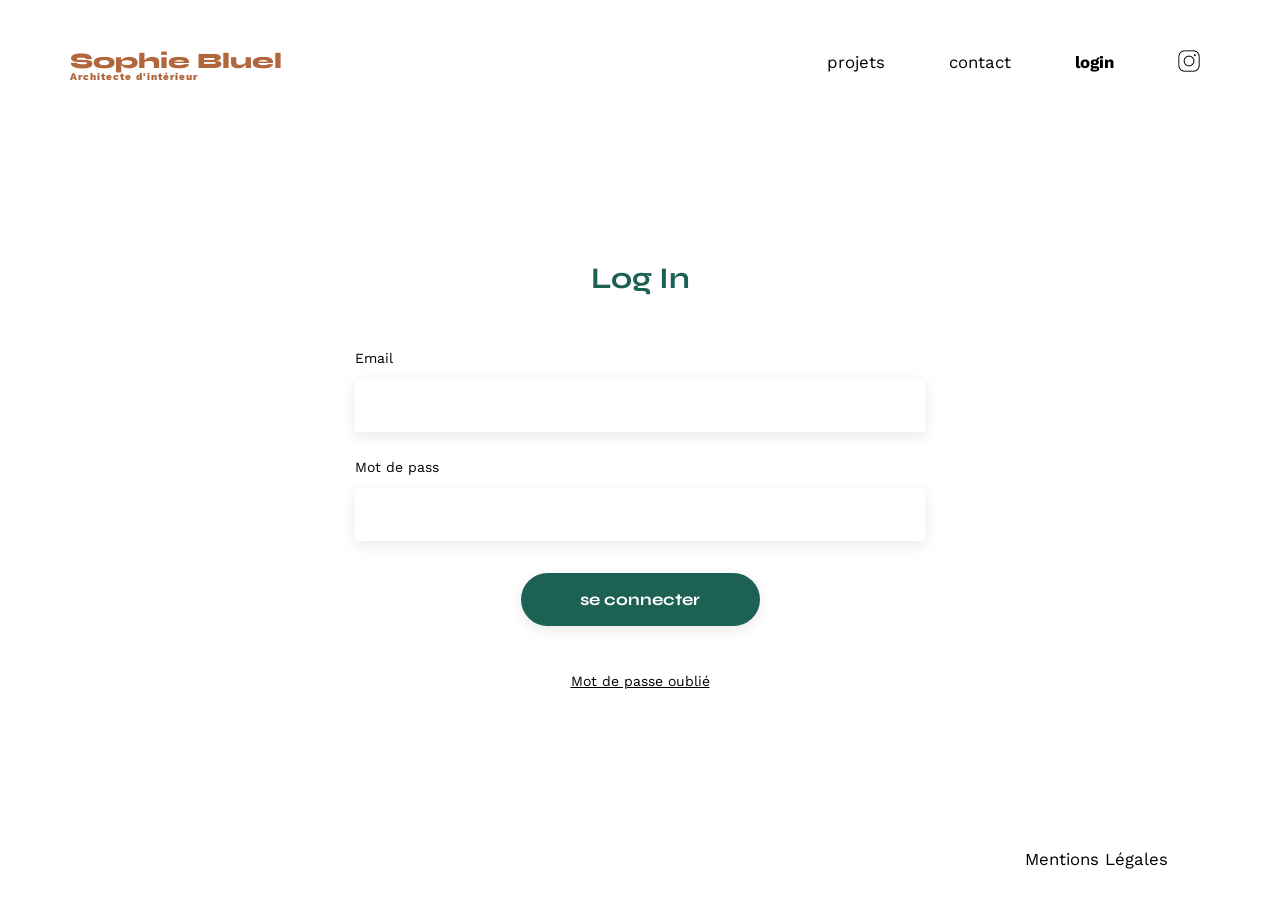
==== FrontEnd/login.html @ 5056e33f "Ajout login et amélioration de la page d'accueil" ====
<!DOCTYPE html>
<html lang="fr">
<head>
	<meta charset="UTF-8">
	<title>Sophie Bluel - Architecte d'intérieur</title>
	<meta name="viewport" content="width=device-width, initial-scale=1.0">
	<link rel="preconnect" href="https://fonts.googleapis.com">
	<link rel="preconnect" href="https://fonts.gstatic.com" crossorigin>
	<link href="https://fonts.googleapis.com/css2?family=Syne:wght@700;800&family=Work+Sans&display=swap" rel="stylesheet">
	<meta name="description" content="">
	<link rel="stylesheet" href="./assets/style.css">
</head>
<body>
<header>
	<h1>Sophie Bluel <span>Architecte d'intérieur</span></h1>
	<nav>
		<ul>
			<li>projets</li>
			<li>contact</li>
			<li class="active">login</li>
			<li><img src="./assets/icons/instagram.png" alt="Instagram" class="instagram-icon"></li>
		</ul>
	</nav>
</header>
	<section id="contact">
		<h2>Log In</h2>
		<form action="#" method="post" id="login-form">
			<label for="email">Email</label>
			<input type="email" name="email" id="email">
			<label for="password">Mot de pass</label>
			<input type="password"name="password" id="password">
			<input type="submit" value="se connecter">
		</form>
		<p id="login-error"></p>
		<div class = "forgotenpassword"> Mot de passe oublié </div>
	</section>
</main>

<footer>
	<nav>
		<ul>
			<li>Mentions Légales</li>
		</ul>
	</nav>
</footer>
	<script src="./assets/login.js"></script>
</body>
</html>
---- FrontEnd/assets/style.css ----
/* http://meyerweb.com/eric/tools/css/reset/
   v2.0 | 20110126
   License: none (public domain)
*/

* { 
	font-family: 'Syne';
}

html, body, div, span, applet, object, iframe,
h1, h2, h3, h4, h5, h6, p, blockquote, pre,
a, abbr, acronym, address, big, cite, code,
del, dfn, em, img, ins, kbd, q, s, samp,
small, strike, strong, sub, sup, tt, var,
b, u, i, center,
dl, dt, dd, ol, ul, li,
fieldset, form, label, legend,
table, caption, tbody, tfoot, thead, tr, th, td,
article, aside, canvas, details, embed,
figure, figcaption, footer, header, hgroup,
menu, nav, output, ruby, section, summary,
time, mark, audio, video {
	margin: 0;
	padding: 0;
	border: 0;
	font-size: 100%;
	font: inherit;
	vertical-align: baseline;

}
/* HTML5 display-role reset for older browsers */
article, aside, details, figcaption, figure,
footer, header, hgroup, menu, nav, section {
	display: block;
}
body {
	line-height: 1;
}
ol, ul {
	list-style: none;
}
blockquote, q {
	quotes: none;
}
blockquote:before, blockquote:after,
q:before, q:after {
	content: '';
	content: none;
}
table {
	border-collapse: collapse;
	border-spacing: 0;
}
/** end reset css**/
html, body{
	min-height:100vh
}
body {
	max-width: 1140px;
	margin:auto;
	font-family: 'Work Sans' ;
	font-size: 14px;
	display: flex;
    flex-direction: column;
}
header {
	display: flex;
	justify-content: space-between;
	margin: 50px 0
}
section {
	margin: 50px 0
}

h1{
	display: flex;
	flex-direction: column;
	font-family: 'Syne';
	font-size: 22px;
	font-weight: 800;
	color: #B1663C
}

h1 > span {
	font-family: 'Work Sans';
	font-size:10px;
	letter-spacing: 0.1em;
;
}

h2{
	font-family: 'Syne';
	font-weight: 700;
	font-size: 30px;
	color: #1D6154
}
nav ul {
	display: flex;
	align-items: center;
	list-style-type: none;
	gap: 44px;

}
nav li {
	padding: 0 10px;
	font-size: 1.2em;

}

nav li.active {
	font-weight: 700;

}

li:hover {
	color: #B1663C;
}
#introduction {
	display: flex;
	align-items: center;
}
#introduction figure {
	flex: 1
}
#introduction img {
	display: block;
	margin: auto;
	width: 80%;
}

#introduction article {
	flex: 1
}
#introduction h2 {
	margin-bottom: 1em;
}

#introduction p {
	margin-bottom: 0.5em;
}
#portfolio h2 {
	text-align: center;
	margin-bottom: 1em;
}
.gallery {
	width: 100%;
	display: grid;
	grid-template-columns: 1fr 1fr 1fr;
	grid-column-gap: 20px;
	grid-row-gap: 20px;
}

.gallery img {
	width: 100%;

}
#contact {
	width: 50%;
margin: auto;
}
#contact > * {
	text-align: center;

}
#contact h2{
	margin-bottom: 20px;
}
#contact form {
	text-align: left;
	margin-top:30px;
	display: flex;
	flex-direction: column;
}

#contact input ,#contact button {
	min-height: 17px;
	padding-top: 16px;
	padding-bottom: 16px;
	font-size: 1.2em;
	border: none;
	box-shadow: 0px 4px 14px rgba(0, 0, 0, 0.09);
	display: flex;
	align-items: center;
	justify-content: center;
}
#contact label {
	margin: 2em 0 1em 0;
}
#contact textarea {
	border: none;
	box-shadow: 0px 4px 14px rgba(0, 0, 0, 0.09);
}

button[type="submit"], input[type="submit"]{
	font-weight: 700;
	color: white;
	background-color: #1D6154;
	margin : 32px auto ;
	width: 180px;
	text-align: center;
	border-radius: 60px;
	width: 239px;
	padding-inline: 8px;
	max-width: 100%;
}


footer nav ul {
	display: flex;
	justify-content: flex-end;
	margin: 32px;
}

#login-error {
	color: red;
	margin-top: 16px;
}

.forgotenpassword {
	text-decoration: underline;
}

.instagram-icon {
	width: 22px;
}

button {
	background: none;
	border: none;
}

.filter-container {
	display: flex;
	gap: 1em;
	justify-content: center;
	margin-bottom: 50px;
}

.filter-btn {
	padding-top: 9px;
	padding-bottom: 9px;
	padding-inline: 8px;

	color: #1D6154;
	border: solid 1px #1D6154;
	border-radius: 50vh;

	font-weight: 700;


	&.active {
		background-color: #1D6154;
		color: white;
	}
}

/* .filter-btn.active {
	background-color: #1D6154;
	color: white;
} */

figcaption {
	font-family: 'Work Sans';
	font-size: 13px;
}

.edit-btn {
	border: none;
	background: transparent;
	font-family: 'Work Sans';
	font-size: 14px;
	font-weight: 400;
	letter-spacing: 0;
	line-height: 1;        
	color: #000000;
	cursor: pointer;
	display: none;
}
body.admin .edit-btn{
	display: block;

}
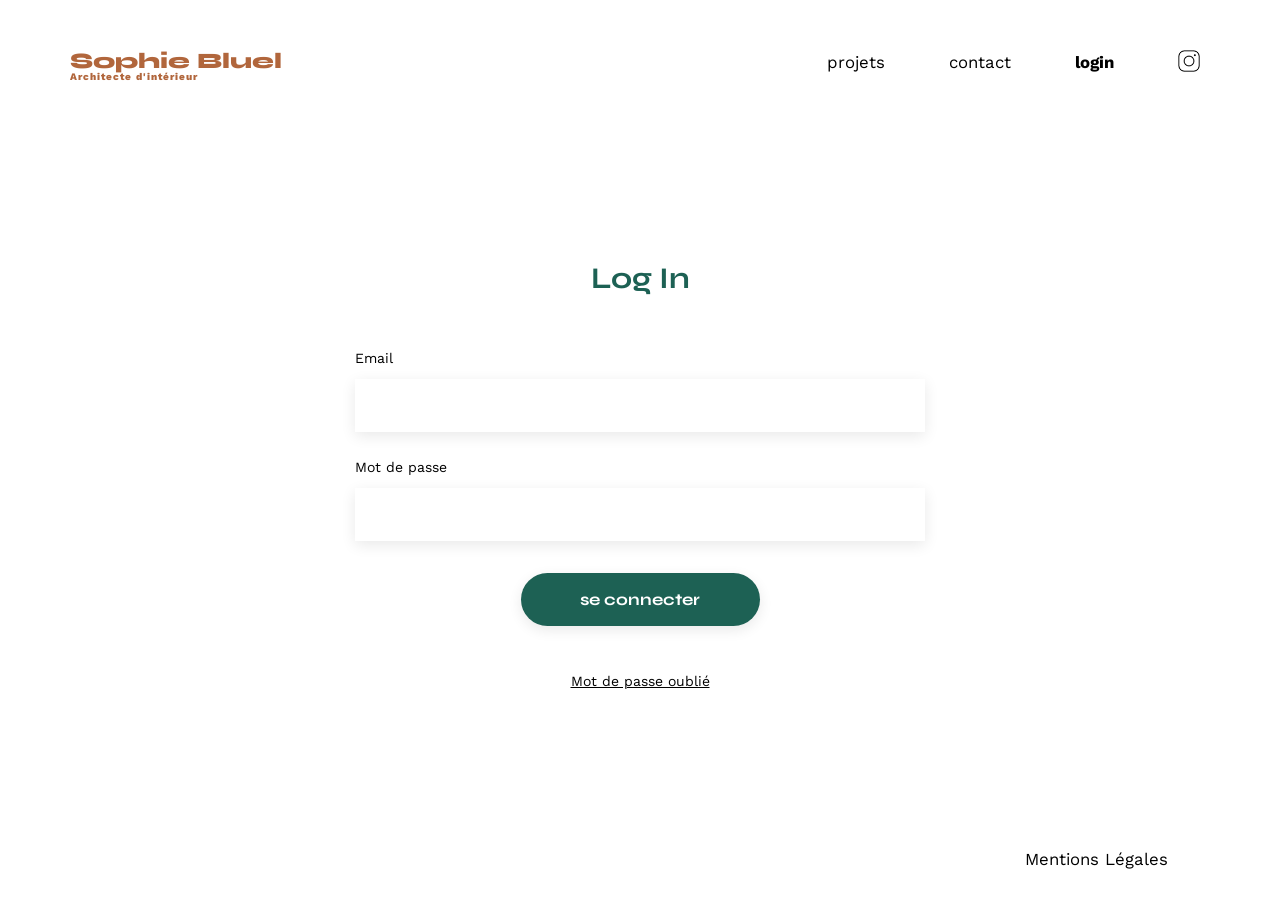
==== commit 1c3cc35d: "Implémenter modale pour gestion de photos et section du portfolio" ====
--- a/FrontEnd/login.html
+++ b/FrontEnd/login.html
@@ -15,7 +15,7 @@
 	<h1>Sophie Bluel <span>Architecte d'intérieur</span></h1>
 	<nav>
 		<ul>
-			<li>projets</li>
+			<li><a href="index.html">projets</a></li>
 			<li>contact</li>
 			<li class="active">login</li>
 			<li><img src="./assets/icons/instagram.png" alt="Instagram" class="instagram-icon"></li>
@@ -27,15 +27,13 @@
 		<form action="#" method="post" id="login-form">
 			<label for="email">Email</label>
 			<input type="email" name="email" id="email">
-			<label for="password">Mot de pass</label>
+			<label for="password">Mot de passe</label>
 			<input type="password"name="password" id="password">
 			<input type="submit" value="se connecter">
 		</form>
 		<p id="login-error"></p>
 		<div class = "forgotenpassword"> Mot de passe oublié </div>
 	</section>
-</main>
-
 <footer>
 	<nav>
 		<ul>
--- a/FrontEnd/assets/style.css
+++ b/FrontEnd/assets/style.css
@@ -94,6 +94,12 @@
 	font-size: 30px;
 	color: #1D6154
 }
+
+h3 {
+	text-align: center;
+    font-size: 26px;
+}
+
 nav ul {
 	display: flex;
 	align-items: center;
@@ -115,6 +121,12 @@
 li:hover {
 	color: #B1663C;
 }
+
+nav li a {
+	text-decoration: none;
+	color: #000000;
+}
+
 #introduction {
 	display: flex;
 	align-items: center;
@@ -140,7 +152,6 @@
 }
 #portfolio h2 {
 	text-align: center;
-	margin-bottom: 1em;
 }
 .gallery {
 	width: 100%;
@@ -239,8 +250,8 @@
 .filter-btn {
 	padding-top: 9px;
 	padding-bottom: 9px;
-	padding-inline: 8px;
-
+	padding-left: 8px;
+    padding-right: 8px;
 	color: #1D6154;
 	border: solid 1px #1D6154;
 	border-radius: 50vh;
@@ -248,16 +259,12 @@
 	font-weight: 700;
 
 
-	&.active {
-		background-color: #1D6154;
-		color: white;
 	}
-}
-
-/* .filter-btn.active {
-	background-color: #1D6154;
-	color: white;
-} */
+
+.filter-btn.active {
+    background-color: #1D6154;
+    color: white;
+}
 
 figcaption {
 	font-family: 'Work Sans';
@@ -275,8 +282,205 @@
 	color: #000000;
 	cursor: pointer;
 	display: none;
-}
-body.admin .edit-btn{
+
+	justify-content: center;
+	align-items: center;
+}
+
+body.admin {
+	margin-top: 59px;
+}
+
+
+
+.admin-bar {
+	position: absolute;
+	top: 0;
+	left: 0;
+	width: 100%;
+	height: 59px;
+	background-color: #000000;
+	color: white;
+	display: flex;
+	justify-content: center;
+	align-items: center;
+	gap: 10px;
+}
+
+.portfolio-header {
+	display: flex;
+	justify-content: center;
+	align-items: center;
+	margin-bottom: 1em;
+}
+/* Modale */
+.modal {
+	display: none;
+	position: fixed;
+	top: 0;
+    left: 0;
+    right: 0;
+    bottom: 0;	z-index: 100;
+	align-items: center;
+	justify-content: center;
+}
+.modal.is-open {
+	display: flex;
+}
+.modal-overlay {
+	position: absolute;
+	top: 0;
+    left: 0;
+    right: 0;
+    bottom: 0;	background: rgba(0, 0, 0, 0.4);
+}
+.modal-box {
+	position: relative;
+	background: white;
+	border-radius: 10px;
+	padding-left: 105px;
+    padding-right: 105px;	
+	padding-top: 60px;
+	padding-bottom: 45px;
+    max-width: 420px;
+	width: 90%;
+	max-height: 90vh;
+	overflow: auto;
+}
+.modal-close {
+	position: absolute;
+	top: 20px;
+	right: 20px;
+	font-size: 24px;
+	line-height: 1;
+	cursor: pointer;
+	background: none;
+	border: none;
+}
+.modal-close img {
+	width: 12px;
+	height: 12px;
+  }
+.modal-view h2 {
+	text-align: center;
+	margin-bottom: 30px;
+	font-size: 26px;
+}
+.modal-gallery-view hr {
+	border: none;
+	border-top: 1px solid #b3b3b3;
+	margin-top: 67px;
+	margin-bottom: 38px;
+}
+.modal-gallery {
+	display: grid;
+	margin-top: 46px;
+	grid-template-columns: repeat(5, 1fr);
+	row-gap: 26px;
+    column-gap: 10px;
+}
+.modal-gallery .modal-work {
+	position: relative;
+	max-width: 100%;
+    height: 102px;
+}
+.modal-gallery .modal-work>img {
+	width: 100%;
+	height: 100%;
+	object-fit: cover;
+}
+.modal-back img {
+	width: 21px;
+	height: 21px;
+  }
+.modal-gallery .modal-delete {
+	position: absolute;
+	top: 5px;
+	right: 5px;
+	width: 17px;
+	height: 17px;
+	background: #000;
+	color: white;
+	border: none;
+	border-radius: 2px;
+	cursor: pointer;
+	font-size: 12px;
+	display: flex;
+	align-items: center;
+	justify-content: center;
+}
+.btn-add-photo {
 	display: block;
-
+	margin: 0 auto;
+	padding: 10px 24px;
+	background: #1D6154;
+	color: white;
+	border: none;
+	border-radius: 50vw;
+	cursor: pointer;
+	font-weight: 600;
+}
+.modal-form-view {
+	position: relative;
+}
+.modal-back {
+	position: absolute;
+	top: 0;
+	left: 0;
+	background: none;
+	border: none;
+	font-size: 20px;
+	cursor: pointer;
+}
+.modal-form {
+	display: flex;
+	flex-direction: column;
+	gap: 10px;
+}
+.upload-zone {
+	background: #e8f1f6;
+	border-radius: 4px;
+	padding: 30px;
+	text-align: center;
+}
+.upload-icon {
+	font-size: 48px;
+	display: block;
+	margin-bottom: 10px;
+}
+.btn-upload {
+	display: block;
+	margin: 0 auto 8px;
+	padding: 10px 20px;
+	background: #cbd6dc;
+	border-radius: 100vw;
+	border: none;
+	cursor: pointer;
+}
+.upload-zone p {
+	font-size: 12px;
+	color: #666;
+}
+.modal-form input,
+.modal-form select {
+	padding: 10px;
+	border: none;
+	box-shadow: 0 2px 6px rgba(0,0,0,0.08);
+}
+.modal-image{
+	display: none;
+}
+.btn-validate {
+	margin-top: 20px;
+	padding: 12px;
+	background: #a7a7a7;
+	color: white;
+	border: none;
+	border-radius: 4px;
+	cursor: pointer;
+}
+
+.preview-image {
+	max-width: 100%;
+	max-height: 250px;
 }
